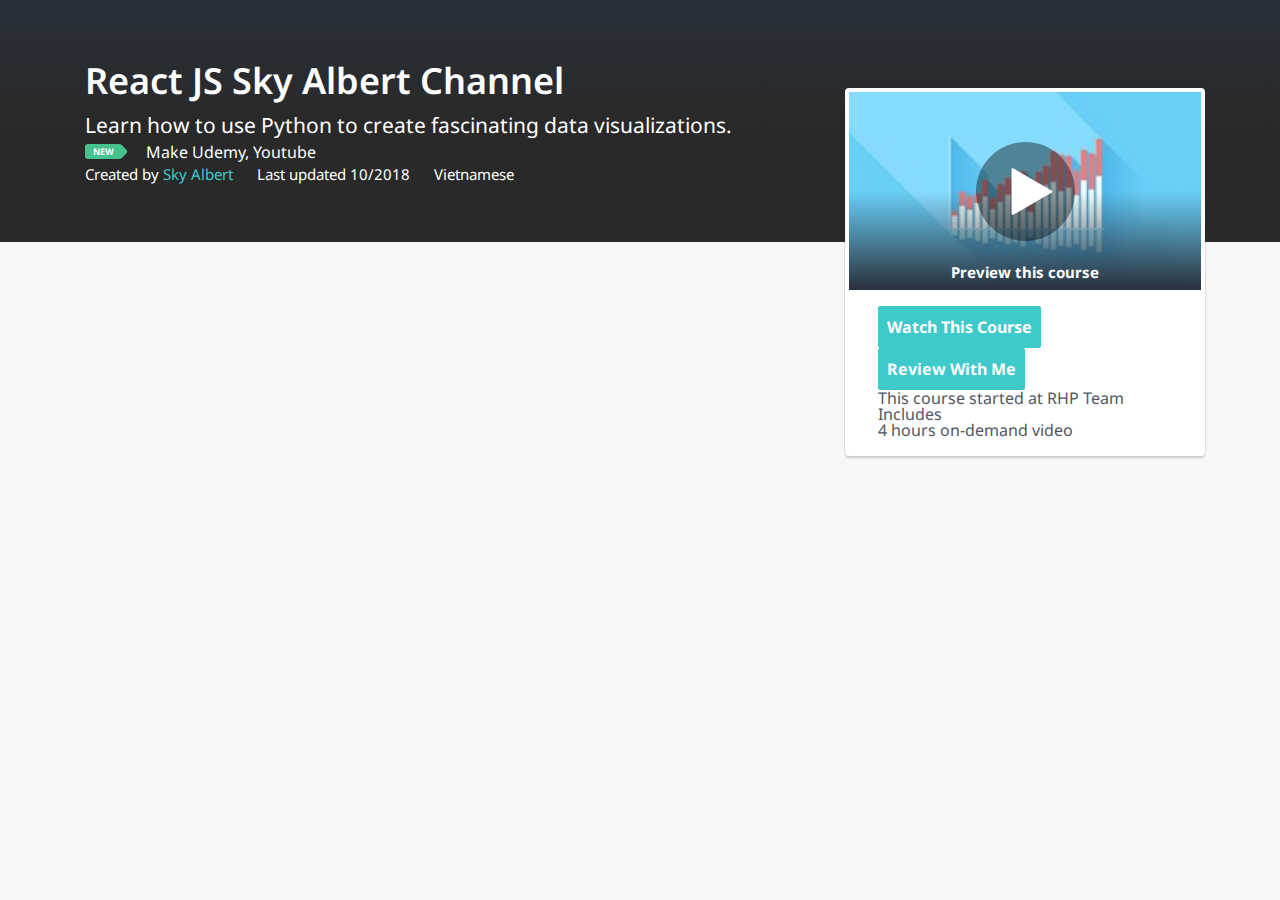
==== reactc.html @ a4836aa6 "Update file sky albert custom.min.js" ====
<!DOCTYPE html>
<html lang="vi">
<head>
	<meta http-equiv="X-UA-Compatible" content="IE=edge,chrome=1">
	<title>Structure Of React JS Sky Albert Channel | RHP Team</title>
	<meta name="description" content="Bên dưới, bạn sẽ tìm thấy được một danh sách hướng đi và các công nghệ để bạn có thể trở thành một Web Developer. Đây là một hướng đi được một giáo sư đại học áp dụng rất nhiều cho các học viên và hiện tại họ đều đã là các Legends về lập trình.">

	<!--iOS -->
	<meta name="viewport" content="width=device-width, initial-scale=1.0">
	<link rel="icon" href="favicon.ico" type="image/x-icon"/>
	<link rel="shortcut icon" href="favicon.ico" type="image/x-icon"/>
	<link href="https://fonts.googleapis.com/css?family=Inconsolata:400,700|Noto+Sans:400,400i,700,700i&amp;subset=vietnamese" rel="stylesheet">
	<link rel="stylesheet" href="https://use.fontawesome.com/releases/v5.3.1/css/all.css" integrity="sha384-mzrmE5qonljUremFsqc01SB46JvROS7bZs3IO2EmfFsd15uHvIt+Y8vEf7N7fWAU" crossorigin="anonymous">
    <link rel="stylesheet" href="main.css">
    <link rel="stylesheet" href="libs/css/sky.custom.t.css">
</head>
<body id="roadmap">
	<!-- <div id="loader__wrapper">
		<div id="loader"></div>

		<div class="loader__section section__left"></div>
		<div class="loader__section section__right"></div>
	</div> -->
    
    <section class="main--section">
        <div class="main--section--header">
            <div class="ct">
                <div class="r">
                    <div class="c-md-8">
                        <div class="card--title">
                            <h1 class="card--title--heading">React JS Sky Albert Channel</h1>
                            <p class="card--title--description">Learn how to use Python to create fascinating data visualizations.</p>
                            <div class="card--title--type">
                                <span class="lb lb-green">New</span>
                                <span>Make Udemy, Youtube</span>
                            </div>
                            <div class="card--title--other">
                                <span class="card--title--author">
                                    Created by
                                    <a href="https://www.facebook.com/tran.toan.960">Sky Albert</a>
                                </span>
                                <span class="card--title--updated">
                                    Last updated
                                    <i class="time">10/2018</i>
                                </span>
                                <span class="card--title--language">
                                    <i class="fas fa-comment"></i>
                                    Vietnamese
                                </span>
                            </div>
                        </div>
                    </div>
                    <div class="c-md-4">
                        <div class="card--video">
                            <div class="card--video--inner">
                                <div class="card--video--header">
                                    <div class="card--video--box">
                                        <div class="card--video--button"></div>
                                        <span class="card--video-preview">Preview this course</span>
                                    </div>
                                    <img src="libs/img/bg-thumbnail.jpg" alt="" class="card--video-thumbnail">
                                </div>
                                <div class="card--video--body">
                                    <div class="card--video--action">
                                        <a class="btn btn-red" type="button">
                                            <span>Watch this course</span>
                                        </a>
                                        <a class="btn btn-default" type="button">
                                            <span>Review with me</span>
                                        </a>
                                    </div>
                                    <div class="card--video--oran">
                                        <p>This course started at RHP Team</p>
                                    </div>
                                    <div class="card--video--include">
                                        <b>Includes</b>
                                        <ul>
                                            <li>
                                                <i class="fas fa-home"></i>
                                                4 hours on-demand video
                                            </li>
                                        </ul>
                                    </div>
                                </div>
                            </div>
                        </div>
                    </div>
                </div>
            </div>
        </div>
    </section>
    
    <script>
		/* 
        setTimeout(function(){ var body = document.getElementById('roadmap'); body.classList.add("loaded"); }, 3000);
        */

		function closeBanner() {
			var myClose = document.getElementById('link__close').parentElement.parentElement;
			var header = document.getElementById('link__close').parentElement.parentElement.parentElement;
			header.removeChild(myClose);
			var section = document.getElementById('body__content__skyalbert');
			section.style.paddingTop = '48px';		
		}

	</script>
</body>
</html>
---- main.css ----
html, body, div, span, applet, object, iframe,h1, h2, h3, h4, h5, h6, p, blockquote, pre,a, abbr, acronym, address, big, cite, code,del, dfn, em, img, ins, kbd, q, s, samp,small, strike, strong, sub, sup, tt, var,b, u, i, center,dl, dt, dd, ol, ul, li,fieldset, form, label, legend,table, caption, tbody, tfoot, thead, tr, th, td,article, aside, canvas, details, embed, figure, figcaption, footer, header, hgroup, menu, nav, output, ruby, section, summary,time, mark, audio, video{margin: 0;padding: 0;border: 0;font-size: 100%;font: inherit;vertical-align: baseline;}/* HTML5 display-role reset for older browsers */article, aside, details, figcaption, figure, footer, header, hgroup, menu, nav, section{display: block;}body{line-height: 1;}ol, ul{list-style: none;}blockquote, q{quotes: none;}blockquote:before, blockquote:after,q:before, q:after{content: '';content: none;}table{border-collapse: collapse;border-spacing: 0;}/**General*/.bg__orange{background-color: #FFE599!important;}.bg__mark{background-color: #f1e01d!important;}.bg__sliver{background-color: #c1c1c1!important;}.bg__white{background-color: #ffffff!important;}.grid{display: grid;}.grid__2{grid-template-columns: repeat(2, 1fr);}.grid__3{grid-template-columns: repeat(3, 1fr);}.grid__4{grid-template-columns: repeat(4, 1fr);}.grid__5{grid-template-columns: repeat(5, 1fr);}.grid__gap__c__10{grid-column-gap: 10px;}.grid__gap__r__10{grid-row-gap: 10px;}/*==========Non-Mobile First Method==========*/ /* Large Devices, Wide Screens */ @media only screen and (max-width : 1200px){}/* Medium Devices, Desktops */ @media only screen and (max-width : 992px){}/* Small Devices, Tablets */ @media only screen and (max-width : 768px){}/* Extra Small Devices, Phones */ @media only screen and (max-width : 480px){.grid__2{grid-template-columns: 1fr;}.grid__4{grid-template-columns: 1fr;}}/* Custom, iPhone Retina */ @media only screen and (max-width : 320px){.grid__2{grid-template-columns: 1fr;}.grid__4{grid-template-columns: 1fr;}}*{padding: 0;margin: 0;box-sizing: border-box;font-family: Arial,sans-serif;}body{font-size: 100%;line-height: 1.7777777777777777rem;background: #f7f7f7; color: #262626; padding: 0; margin: 0; font-family: 'Noto Sans',sans-serif; font-weight: 400; font-style: normal; line-height: 1; position: relative; cursor: default;}a{color: #3ec9cb; font-weight: 400; -webkit-transition: all 0.2s ease; transition: all 0.2s ease; word-wrap: break-word; text-decoration: none;}.btn{display: inline-block; margin: 0; min-width: 100px; padding: 0.5rem; border: 1px solid; border-color: #3ec9cb; border-radius: 2px; background: #3ec9cb; color: white; font-size: 1rem; font-weight: bold; line-height: 1.5; text-align: center; text-transform: capitalize; text-decoration: none; -webkit-transition: 0.3s ease; transition: 0.3s ease; -webkit-transition-property: border-color, background-color, color; transition-property: border-color, background-color, color;}.no__border__top{border-top: none!important;}.no__border__bottom{border-bottom: none!important;}.border__right__f__1{border-right: 2px solid #000;}/*=======Start: Margin Fw========*/.m__0{margin: 0!important;}.m__t__0{margin-top: 0!important;}.m__b__0{margin-bottom: 0!important;}/*=======End: Margin Fw========*//*=======Start: Padding Fw========*/.p__0{padding: 0!important;}.p__t__0{padding-top: 0!important;}.p__b__0{padding-bottom: 0!important;}/*=======End: Padding Fw========*//*=======Start: Link Fw========*/.link__color__blue{color: #1243f6!important;}.link__bold__900{font-weight: 600!important;}/*=======End: Link Fw========*//**CSS HEADERS*/#navigation__bar__skyalbert{display: flex;position: fixed;z-index: 12;width: 100%;background: #3a3a3a;}.center__box__skyalbert{width: 65%;margin: 0 auto;padding-left: 15px;padding-right: 15px;display: flex;justify-content: space-between;}.left__bar__skyalbert{display: flex;align-items: stretch;}.right__bar__skyalbert{display: flex;justify-content: flex-end;align-items: stretch;width: 100%;}.link__menu__skyalbert{padding: 16px;display: flex;color: #fff;transition: all 0.2s ease;align-items: center;}.link__logo__skyalbert{display: flex;width: 100px;color: #fff;align-items: center;}.btn__action__inout{display: flex;}.btn__custom__login{display: block;font-size: 0.875rem; padding: 0.25rem; align-self: center; margin-left: 16px;}.btn__outline__default{background-color: transparent;border-color: #fff;color: #fff;}.btn__custom__signup{display: block;font-size: 0.875rem; padding: 0.25rem; align-self: center; margin-left: 16px;}.banner__ads__header{position: fixed;width: 100%;z-index: 11;padding-top: 48px;max-height: 145px; height: auto; transition: all 0.2s ease;}.wrap__banner__ads__header{padding: 16px;display: flex;justify-content: center;align-items: center;width: 100%;color: #fff;line-height: 100px;text-transform: uppercase;font-weight: bold;background-color: #f55555;background-image: url(images/headers/nine.png);z-index: 11;}.wrap__banner__ads__header>a{display: flex;color: #fff;align-items: center;align-self: center;padding: 8px;transition: all 0.2s ease;}.text__ads p{padding: 0 16px;font-size: 25px;}.link__join__discord{color: #F55555; background-color: white; border-color: white; padding: 8px 32px;font-size: 1rem;}.link__join__discord:hover{color: white; background-color: #F55555;}/**CSS Main*/#body__content__skyalbert{padding-top: 200px;}.wrap__content__skyalbert{padding: 30px 16px;position: relative;width: 100%;}.banner__header__page{width: 100%;background: url(images/headers/roadmap.png) no-repeat;background-size: contain;background-position: center;height: 270px;}.title__section__skyalbert{margin-top: 24px; margin-bottom: 16px; font-weight: 600; line-height: 1.25;padding-bottom: 0.3em; font-size: 1.5em; border-bottom: 1px solid #eaecef;}.say{margin-bottom: 10px;font-weight: 600; font-size: 14px;}.notice__white__skyalbert{padding: 0 1em; color: #6a737d; border-left: 0.25em solid #dfe2e5; line-height: 1em;}.notice__white__skyalbert{line-height: 1.7em; font-style: italic;}.wrap__table__vertical{margin-bottom: 20px;}.item__table__horitical{margin-top: 50px;}.item__table__horitical:first-child{margin-top: 0;}.item__table_vertical, .item__table__horitical{border: 2px solid #000;background-color: #f1e01d;padding: 12px 16px;margin-bottom: 10px;}.items__options{padding: 12px 16px;border: 2px solid #000;margin-bottom: 12px;text-align: center;word-break: break-word;}.header__item__table_vertical, .header__item__table{margin-left: -16px;margin-right: -16px;border-bottom: 2px solid #000;padding-left: 16px;padding-bottom: 12px;}.body__item_table__vertical, .body__item__table{padding-top: 12px;margin: 0 -16px -12px -16px;padding: 12px 16px;background-color: #c1c1c1;font-family: 'Inconsolata', monospace;}.body__item__table>ul{position: relative;}.body__item__table>ul li{padding-left: 25px;margin-bottom: 0.7em;position: relative;}.body__item__table>ul li:before{content: url(images/icon/panda.png);margin-right: 5px;position: absolute;left: 0;top: 0;}.body__item__table p{line-height: 1.25em;}.body__box__options .items__box{padding: 12px 16px;}.box__knowledge{display: grid;grid-template-columns: repeat(3, 1fr);grid-column-gap: 10px;margin-bottom: 20px;}.box__knowledge li{border: 2px solid #000;background-color: #f1e01d;padding: 12px 16px;text-align: center;}.body__box__options{background-color: #FFE599;margin: 12px -16px -12px -16px;padding: 12px 16px;border-top: 2px solid #000;}.header__item__table{padding-right: 16px;}.header__item__table p{font-weight: 900;line-height: 32px;}.header__item__table span{float: left;margin-right: 15px;background: #b200ec; color: #fff; display: block; width: 30px; border-radius: 50%; height: 30px; text-align: center; line-height: 30px; font-size: 15px; font-weight: 600;}.box__header__options{display: grid; grid-column-gap: 16px; margin-top: 12px;}.box__header__options .items{border: 2px solid #000;background-color: #c1c1c1;padding: 12px 16px;text-align: center;}.box__header__options .items.any{background-color: #FFE599;}.box__header__options .items.mark{background-color: #f1e01d;}.tips{position: relative;margin-top: 12px;}.tips p{position: relative; color: #f01515; font-weight: 900; padding-left: 20px; line-height: 1.3em;}.tips p:before{position: absolute; display: block; content: url(images/icon/idea.svg); height: 14px; width: 14px; left: 0;}/*===============================*Preloader CSS==============================*/#loader__wrapper{position: fixed; top: 0; left: 0; width: 100%; height: 100%; z-index: 1000;}#loader{display: block; position: relative; left: 50%; top: 50%; width: 150px; height: 150px; margin: -75px 0 0 -75px; border-radius: 50%; border: 3px solid transparent; border-top-color: #3498db; -webkit-animation: spin 2s linear infinite; /* Chrome, Opera 15+, Safari 5+ */ animation: spin 2s linear infinite; /* Chrome, Firefox 16+, IE 10+, Opera */ z-index: 1001;}#loader:before{content: ""; position: absolute; top: 5px; left: 5px; right: 5px; bottom: 5px; border-radius: 50%; border: 3px solid transparent; border-top-color: #e74c3c; -webkit-animation: spin 3s linear infinite; /* Chrome, Opera 15+, Safari 5+ */ animation: spin 3s linear infinite; /* Chrome, Firefox 16+, IE 10+, Opera */}#loader:after{content: ""; position: absolute; top: 15px; left: 15px; right: 15px; bottom: 15px; border-radius: 50%; border: 3px solid transparent; border-top-color: #f9c922; -webkit-animation: spin 1.5s linear infinite; /* Chrome, Opera 15+, Safari 5+ */ animation: spin 1.5s linear infinite; /* Chrome, Firefox 16+, IE 10+, Opera */}@-webkit-keyframes spin{0%{-webkit-transform: rotate(0deg); /* Chrome, Opera 15+, Safari 3.1+ */ -ms-transform: rotate(0deg); /* IE 9 */ transform: rotate(0deg); /* Firefox 16+, IE 10+, Opera */}100%{-webkit-transform: rotate(360deg); /* Chrome, Opera 15+, Safari 3.1+ */ -ms-transform: rotate(360deg); /* IE 9 */ transform: rotate(360deg); /* Firefox 16+, IE 10+, Opera */}}@keyframes spin{0%{-webkit-transform: rotate(0deg); /* Chrome, Opera 15+, Safari 3.1+ */ -ms-transform: rotate(0deg); /* IE 9 */ transform: rotate(0deg); /* Firefox 16+, IE 10+, Opera */}100%{-webkit-transform: rotate(360deg); /* Chrome, Opera 15+, Safari 3.1+ */ -ms-transform: rotate(360deg); /* IE 9 */ transform: rotate(360deg); /* Firefox 16+, IE 10+, Opera */}}#loader__wrapper .loader__section{position: fixed;top: 0;width: 51%;height: 100%;background-color: #222;z-index: 1000;}#loader__wrapper .loader__section.section__left{left: 0;}#loader__wrapper .loader__section.section__right{right: 0;}/* Loaded */ .loaded #loader__wrapper .loader__section.section__left{-webkit-transform: translateX(-100%); /* Chrome, Opera 15+, Safari 3.1+ */ -ms-transform: translateX(-100%); /* IE 9 */ transform: translateX(-100%); /* Firefox 16+, IE 10+, Opera */ -webkit-transition: all 0.7s 0.3s cubic-bezier(0.645, 0.045, 0.355, 1.000); transition: all 0.7s 0.3s cubic-bezier(0.645, 0.045, 0.355, 1.000);}.loaded #loader__wrapper .loader__section.section__right{-webkit-transform: translateX(100%); /* Chrome, Opera 15+, Safari 3.1+ */ -ms-transform: translateX(100%); /* IE 9 */ transform: translateX(100%); /* Firefox 16+, IE 10+, Opera */-webkit-transition: all 0.7s 0.3s cubic-bezier(0.645, 0.045, 0.355, 1.000); transition: all 0.7s 0.3s cubic-bezier(0.645, 0.045, 0.355, 1.000);}.loaded #loader{opacity: 0; -webkit-transition: all 0.3s ease-out; transition: all 0.3s ease-out;}.loaded #loader__wrapper{visibility: hidden; -webkit-transform: translateY(-100%); /* Chrome, Opera 15+, Safari 3.1+ */ -ms-transform: translateY(-100%); /* IE 9 */ transform: translateY(-100%); /* Firefox 16+, IE 10+, Opera */ -webkit-transition: all 0.3s 1s ease-out; transition: all 0.3s 1s ease-out;}/*==========Non-Mobile First Method==========*/ /* Large Devices, Wide Screens */ @media only screen and (max-width : 1200px){.center__box__skyalbert{width: 90%;}}/* Medium Devices, Desktops */ @media only screen and (max-width : 992px){.center__box__skyalbert{width: 90%;}}/* Small Devices, Tablets */ @media only screen and (max-width : 768px){.center__box__skyalbert{width: 90%;}.wrap__banner__ads__header .center__box__skyalbert{flex-direction: column; justify-content: center; align-items: center; flex-wrap: wrap;}.text__ads{display: flex;}.text__ads p{font-size: 16px;line-height: 2.75em;}.action__ads{line-height: 1em;}.box__header__options.grid__4{grid-template-columns: 1fr;grid-template-rows: repeat(4, 1fr);grid-row-gap: 12px;}.box__header__options.grid__5{grid-template-columns: 1fr;grid-template-rows: repeat(5, 1fr);grid-row-gap: 12px;}}/* Extra Small Devices, Phones */ @media only screen and (max-width : 480px){.btn__custom__login{display: none;}.center__box__skyalbert{width: 98%;}.wrap__banner__ads__header .center__box__skyalbert{flex-direction: column; justify-content: center; align-items: center; flex-wrap: wrap;}.text__ads{display: flex;}.text__ads p{font-size: 16px;line-height: 2.75em;}.action__ads{line-height: 1em;}.body__box__options .items__box{border-right: none;border-bottom: 2px solid #000;}.body__box__options .items__box:last-child{border-bottom: none;}.body__box__options.grid__3{grid-template-columns: 1fr;grid-template-rows: repeat(3, 1fr);}.box__header__options.grid__3{grid-template-columns: 1fr;grid-template-rows: repeat(3, 1fr);grid-row-gap: 12px;}.box__header__options.grid__4{grid-template-columns: 1fr;grid-template-rows: repeat(4, 1fr);grid-row-gap: 12px;}.box__header__options.grid__5{grid-template-columns: 1fr;grid-template-rows: repeat(5, 1fr);grid-row-gap: 12px;}}/* Custom, iPhone Retina */ @media only screen and (max-width : 320px){.btn__custom__login{display: none;}.center__box__skyalbert{width: 98%;}.wrap__banner__ads__header .center__box__skyalbert{flex-direction: column; justify-content: center; align-items: center; flex-wrap: wrap;}.text__ads{display: flex;}.text__ads p{font-size: 16px;line-height: 2.75em;}.action__ads{line-height: 1em;}.body__box__options .items__box{border-right: none;border-bottom: 2px solid #000;}.body__box__options .items__box:last-child{border-bottom: none;}.body__box__options.grid__3{grid-template-columns: 1fr;grid-template-rows: repeat(3, 1fr);}.box__header__options.grid__3{grid-template-columns: 1fr;grid-template-rows: repeat(3, 1fr);grid-row-gap: 12px;}.box__header__options.grid__4{grid-template-columns: 1fr;grid-template-rows: repeat(4, 1fr);grid-row-gap: 12px;}.box__header__options.grid__5{grid-template-columns: 1fr;grid-template-rows: repeat(5, 1fr);grid-row-gap: 12px;}}
---- libs/css/sky.custom.t.css ----
/*----------------------------*/ /*------ GLOBAL ------*/ /*----------------------------*/

/*----------------------------*/ /*------ LAYOUTS ------*/ /*----------------------------*/
.cf { width: 100%; padding: 0 15px; margin: 0 auto; }
.ct:before, ct:after, .r:before, .r:after { content: " "; display: table; }
.ct:after, .r:after { clear: both; }
.ct { width: 100%; padding: 0 15px; margin: 0 auto; }
/*--- Width .ct = max-width ~ 0.95 ---*/
@media (min-width:567px) { .ct { max-width: 540px; } }
@media (min-width:768px) { .ct { max-width: 720px; } }
@media (min-width:992px) { .ct { max-width: 960px; } }
@media (min-width:1200px) { .ct { max-width: 1140px; } }
.r { display: flex; flex-wrap: wrap; margin: 0 -15px; }
.c-1, .c-2, .c-3, .c-4, .c-5, .c-6, .c-7, .c-8, .c-9, .c-10, .c-11, .c-12, .c-sm-1, .c-sm-2, .c-sm-3, .c-sm-4, .c-sm-5, .c-sm-6, .c-sm-7, .c-sm-8, .c-sm-9, .c-sm-10, .c-sm-11, .c-sm-12, .c-md-1, .c-md-2, .c-md-3, .c-md-4, .c-md-5, .c-md-6, .c-md-7, .c-md-8, .c-md-9, .c-md-10, .c-md-11, .c-md-12, .c-lg-1, .c-lg-2, .c-lg-3, .c-lg-4, .c-lg-5, .c-lg-6, .c-lg-7, .c-lg-8, .c-lg-9, .c-lg-10, .c-lg-11, .c-lg-12, .c-xl-1, .c-xl-2, .c-xl-3, .c-xl-4, .c-xl-5, .c-xl-6, .c-xl-7, .c-xl-8, .c-xl-9, .c-xl-10, .c-xl-11, .c-xl-12 { position: relative; width: 100%; min-height: 1px; padding: 0 15px; }
.c-4 { flex: 0 0 33.333333%; max-width: 33.333333%; }
.c-8 { flex: 0 0 66.666667%; max-width: 66.666667%; }
.c-12 { flex: 0 0 100%; max-width: 100%; }
@media (min-width:567px) { 
    .c-sm-4 { flex: 0 0 33.333333%; max-width: 33.333333%; }
    .c-sm-8 { flex: 0 0 66.666667%; max-width: 66.666667%; }
    .c-sm-12 { flex: 0 0 100%; max-width: 100%; }
}
@media (min-width:768px) { 
    .c-md-4 { flex: 0 0 33.333333%; max-width: 33.333333%; }
    .c-md-8 { flex: 0 0 66.666667%; max-width: 66.666667%; }
    .c-md-12 { flex: 0 0 100%; max-width: 100%; }
}
@media (min-width:992px) {
    .c-lg-4 { flex: 0 0 33.333333%; max-width: 33.333333%; }
    .c-lg-8 { flex: 0 0 66.666667%; max-width: 66.666667%; } 
    .c-lg-12 { flex: 0 0 100%; max-width: 100%; }
}
@media (min-width:1200px) { 
    .c-xl-4 { flex: 0 0 33.333333%; max-width: 33.333333%; }
    .c-xl-8 { flex: 0 0 66.666667%; max-width: 66.666667%; }
    .c-xl-12 { flex: 0 0 100%; max-width: 100%; }
}

/*----------------------------*/ /*------ LABEL ------*/ /*----------------------------*/
.lb { background: #14171c; border: none; border-radius: 3px; color: #fff; display: inline-block; font-size: 9px; font-weight: 700; line-height: 1.5; min-width: inherit; padding: 1px 8px; position: relative; text-align: center; text-transform: uppercase; top: -3px; vertical-align: baseline; z-index: 2; }
.lb:after { background: inherit; border-radius: 3px; content: ""; display: block; height: 11px; position: absolute; right: -4px; top: 2px; transform: rotate(45deg); width: 11px; z-index: 1; }
.lb-green { background: #46c28e; color: #fff; }

/*----------------------------*/ /*------ MODULAR ------*/ /*----------------------------*/
/*------ Main Section ------*/
.main--section--header { width: 100%; background: linear-gradient(#29303b, #292929, #292929); background-color: #505763; color: #fff; padding: 60px 0; }
/* Card Title */
.card--title--heading { font-size: 36px; line-height: 41px; font-weight: 600; margin-bottom: 10.5px; }
.card--title--description { font-size: 21px; line-height: 27px; }
.card--title--type, .card--title--other { margin-top: 5px; }
.card--title--type .lb { margin-right: 20px; }
.card--title--other { font-size: 15px; }
.card--title--other > span { margin-right: 20px; }
.card--title--other > span:last-child { margin-right: 0; }
/* Card Video */
.card--video { left: auto; margin-top: 18px; position: absolute; top: 10px; width: 360px; z-index: 20; }
.card--video--inner { background-color: #fff; border-radius: 4px; box-shadow: 0 0 1px 1px rgba(20, 23, 28, .1), 0 3px 1px 0 rgba(20, 23, 28, .10); color: #505763; padding: 3px; }
.card--video--header { border: 1px solid #fff; display: flex; flex-direction: column; position: relative; }
.card--video--header img { width: 100%; max-width: 100%; height: auto; vertical-align: middle; border: 0; }
.card--video--box { background: linear-gradient(rgba(41,48,59,0),rgba(41,48,59,0),#29303b); color: #fff; cursor: pointer; display: flex; flex-direction: column; font-weight: 700; height: 100%; justify-content: flex-end; position: absolute; text-align: center; width: 100%; }
.card--video--box:hover .card--video--button { transform: scale(1.2); }
.card--video--button { left: 0; top: 0; width: 100%; height: 100%; position: absolute; background: url(../img/play.svg) no-repeat; background-size: auto 50%; background-position: 50%; transition: transform .15s ease-in-out; opacity: 1; visibility: visible; }
.card--video-preview { font-size: 15px; margin-bottom: 10px; z-index: 1; }
.card--video--body { padding: 15px 30px; }
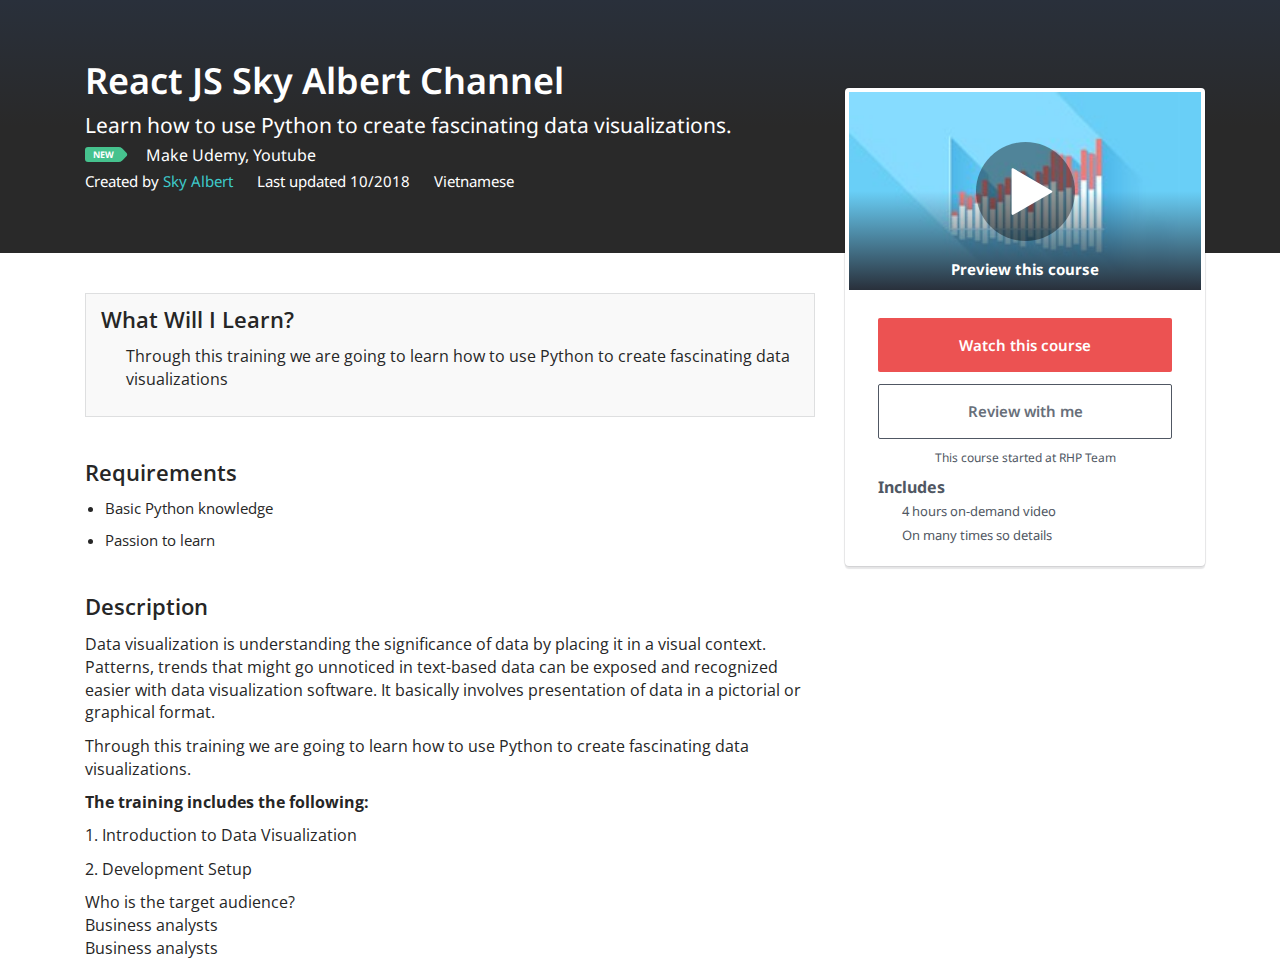
==== commit 3541dbf7: "Update file reactjs course" ====
--- a/reactc.html
+++ b/reactc.html
@@ -9,9 +9,8 @@
 	<meta name="viewport" content="width=device-width, initial-scale=1.0">
 	<link rel="icon" href="favicon.ico" type="image/x-icon"/>
 	<link rel="shortcut icon" href="favicon.ico" type="image/x-icon"/>
-	<link href="https://fonts.googleapis.com/css?family=Inconsolata:400,700|Noto+Sans:400,400i,700,700i&amp;subset=vietnamese" rel="stylesheet">
+	<link href="https://fonts.googleapis.com/css?family=Open+Sans:300,300i,400,400i,600,600i,700,700i,800,800i|Inconsolata:400,700|Noto+Sans:400,400i,700,700i&amp;subset=vietnamese" rel="stylesheet">
 	<link rel="stylesheet" href="https://use.fontawesome.com/releases/v5.3.1/css/all.css" integrity="sha384-mzrmE5qonljUremFsqc01SB46JvROS7bZs3IO2EmfFsd15uHvIt+Y8vEf7N7fWAU" crossorigin="anonymous">
-    <link rel="stylesheet" href="main.css">
     <link rel="stylesheet" href="libs/css/sky.custom.t.css">
 </head>
 <body id="roadmap">
@@ -62,10 +61,10 @@
                                 </div>
                                 <div class="card--video--body">
                                     <div class="card--video--action">
-                                        <a class="btn btn-red" type="button">
+                                        <a class="btn btn-lg btn-block btn-red" type="button">
                                             <span>Watch this course</span>
                                         </a>
-                                        <a class="btn btn-default" type="button">
+                                        <a class="btn btn-lg btn-block btn-default" type="button">
                                             <span>Review with me</span>
                                         </a>
                                     </div>
@@ -77,10 +76,83 @@
                                         <ul>
                                             <li>
                                                 <i class="fas fa-home"></i>
-                                                4 hours on-demand video
+                                                <span>4 hours on-demand video</span>
+                                            </li>
+                                            <li>
+                                                <i class="fas fa-bus"></i>
+                                                <span>On many times so details</span>
                                             </li>
                                         </ul>
                                     </div>
+                                </div>
+                            </div>
+                        </div>
+                    </div>
+                </div>
+            </div>
+        </div>
+        <div class="main--section--target">
+            <div class="ct">
+                <div class="r">
+                    <div class="c-md-8">
+                        <div class="card card--target mt-md-40">
+                            <div class="card--target--inner">
+                                <div class="card--target--title">What Will I Learn?</div>
+                                <ul class="card--target--items">
+                                    <li class="card--target--item">
+                                        <span class="card--target--icon fas"></span>
+                                        <span class="card--target--text">Through this training we are going to learn how to use Python to create fascinating data visualizations</span>
+                                    </li>
+                                </ul>
+                            </div>
+                        </div>
+                    </div>
+                </div>
+                <div class="r">
+                    <div class="c-md-8">
+                        <div class="card card--require mt-md-40">
+                            <div class="card--require--title">Requirements</div>
+                            <div class="card--require--content">
+                                <ul class="card--require--items">
+                                    <li class="card--require--item">
+                                        Basic Python knowledge
+                                    </li>
+                                    <li class="card--require--item">
+                                        Passion to learn
+                                    </li>
+                                </ul>
+                            </div>
+                        </div>
+                    </div>
+                </div>
+                <div class="r">
+                    <div class="c-md-8">
+                        <div class="card card--desc mt-md-40">
+                            <div class="card--desc--title">Description</div>
+                            <div class="card--desc--content">
+                                <p>
+                                    Data visualization is understanding the significance of data by placing it in a visual context. Patterns, trends that might go unnoticed in text-based data can be exposed and recognized easier with data visualization software. It basically involves presentation of data in a pictorial or graphical format.
+                                </p>
+                                <p>
+                                    Through this training we are going to learn how to use Python to create fascinating data visualizations.
+                                </p>
+                                <p>
+                                    <strong>The training includes the following:</strong>
+                                </p>
+                                <p>
+                                    1. Introduction to Data Visualization
+                                </p>
+                                <p>
+                                    2. Development Setup
+                                </p>
+                                <div class="card--audience">
+                                    <div class="card--audience--title">
+                                        Who is the target audience?
+                                    </div>
+                                    <ul class="card--audience--items">
+                                        <li class="card--audience--item">Business analysts</li>
+                                        <li class="card--audience--item">Business analysts</li>
+                                    </ul>
                                 </div>
                             </div>
                         </div>
--- a/libs/css/sky.custom.t.css
+++ b/libs/css/sky.custom.t.css
@@ -1,7 +1,41 @@
 
 
+/*----------------------------*/ /*------ RESET ------*/ /*----------------------------*/
+html, body, div, span, applet, object, iframe, h1, h2, h3, h4, h5, h6, p, blockquote, pre, a, abbr, acronym, address, big, cite, code, del, dfn, em, img, ins, kbd, q, s, samp, small, strike, strong, sub, sup, tt, var, b, u, i, center, dl, dt, dd, ol, ul, li, fieldset, form, label, legend, table, caption, tbody, tfoot, thead, tr, th, td, article, aside, canvas, details, embed, figure, figcaption, footer, header, hgroup,  menu, nav, output, ruby, section, summary, time, mark, audio, video { margin: 0; padding: 0; border: 0; font-size: 100%; font: inherit; vertical-align: baseline; }
+article, aside, details, figcaption, figure,  footer, header, hgroup, menu, nav, section { display: block; }
+body { line-height: 1; }
+ol, ul { list-style: none; }
+blockquote, q { quotes: none; }
+blockquote:before, blockquote:after, q:before, q:after { content: ''; content: none; }
+table { border-collapse: collapse; border-spacing: 0; }
 /*----------------------------*/ /*------ GLOBAL ------*/ /*----------------------------*/
-
+*, *:before, *:after { box-sizing: border-box; margin: 0; padding: 0; }
+body { font-size: 100%; background: #fff; color: #262626; padding: 0; margin: 0; font-family: 'Noto Sans',sans-serif; font-weight: 400; font-style: normal; line-height: 1.43; position: relative; cursor: default; }
+a { color: #3ec9cb; font-weight: 400; transition: all 0.2s ease; word-wrap: break-word; text-decoration: none; }
+.card { font-family: 'Open Sans', 'Helvetica Neue',Helvetica,Arial,sans-serif; }
+/*----------------------------*/ /*------ BUTTON ------*/ /*----------------------------*/
+.btn { display: inline-block; margin-bottom: 0; font-weight: 600; text-align: center; vertical-align: middle; touch-action: manipulation; cursor: pointer; background-image: none; border: 1px solid transparent; white-space: nowrap; user-select: none; }
+.btn { padding: 11px 12px; font-size: 15px; line-height: 1.35135; border-radius: 2px; }
+.btn-lg { padding: 16px 12px; }
+.btn-block { width: 100%; }
+.btn-default { background-color: #fff; color: #686f7a; border: 1px solid #505763; }
+.btn-default:hover { background-color: #f2f3f5; color: #686f7a; border: 1px solid #505763; }
+.btn-red { background-color: #ec5252; color: #fff; border: 1px solid transparent; }
+.btn-red:hover { background-color: #992337; color: #fff; border: 1px solid transparent; }
+/*----------------------------*/ /*------ GLOBAL ------*/ /*----------------------------*/
+.mt-40 { margin-top: 40px; }
+@media (min-width:567px) { 
+    .mt-sm-40 { margin-top: 40px; }
+}
+@media (min-width:768px) { 
+    .mt-md-40 { margin-top: 40px; }
+}
+@media (min-width:992px) { 
+    .mt-lg-40 { margin-top: 40px; }
+}
+@media (min-width:1200px) { 
+    .mt-xl-40 { margin-top: 40px; }
+}
 /*----------------------------*/ /*------ LAYOUTS ------*/ /*----------------------------*/
 .cf { width: 100%; padding: 0 15px; margin: 0 auto; }
 .ct:before, ct:after, .r:before, .r:after { content: " "; display: table; }
@@ -63,4 +97,29 @@
 .card--video--box:hover .card--video--button { transform: scale(1.2); }
 .card--video--button { left: 0; top: 0; width: 100%; height: 100%; position: absolute; background: url(../img/play.svg) no-repeat; background-size: auto 50%; background-position: 50%; transition: transform .15s ease-in-out; opacity: 1; visibility: visible; }
 .card--video-preview { font-size: 15px; margin-bottom: 10px; z-index: 1; }
-.card--video--body { padding: 15px 30px; }+.card--video--body { padding: 15px 30px; }
+.card--video--action a.btn {  margin: 0 0 12px 0; }
+.card--video--action a.btn:first-child { margin-top: 12px; }
+.card--video--action a.btn:last-child { margin-bottom: 0; }
+.card--video--oran { display: block; font-size: 12px; margin: 10px 0; font-weight: 400; text-align: center; }
+.card--video--include b { font-weight: 700; line-height: 20px; }
+.card--video--include > ul > li { display: flex; font-size: 13px; padding: 3px; }
+.card--video--include > ul > li i { font-weight: 600; flex: 0 0 auto; min-width: 1px; margin-right: 6px; padding-top: 3px; width: 15px; }
+.card--video--include > ul > li span { word-break: break-word; line-height: 1.45; }
+/* Card Target */
+.card--target { background-color: #f9f9f9; border: 1px solid #dedfe0; padding: 10px 15px; }
+.card--target--inner { margin-bottom: 5px; }
+.card--target--title { font-size: 22px; font-weight: 600; margin: 0 0 10px; }
+.card--target--items { display: flex; align-items: flex-start; justify-content: space-between; flex-wrap: wrap; }
+.card--target--item { display: flex; align-items: center; margin-bottom: 10px; width: 100%; }
+.card--target--icon { align-self: flex-start; color: #a1a7b3; font-size: 16px; margin-right: 15px; margin-top: 2px; }
+.card--target--icon:before { content: "\f00c"; }
+/* Card Require */
+.card--require--title { font-size: 22px; font-weight: 600; margin: 0 0 10px; }
+.card--require--items { list-style: disc; padding-left: 10px; margin-left: 10px; }
+.card--require--item { font-size: 15px; margin-bottom: 10px; }
+.card--require--item:last-child { margin-bottom: 0; }
+/* Card Require */
+.card--desc--title { font-size: 22px; font-weight: 600; margin: 0 0 10px; }
+.card--desc--content > p { margin: 0 0 10.5px; word-break: break-word; }
+.card--desc--content > p strong { font-weight: 700; }